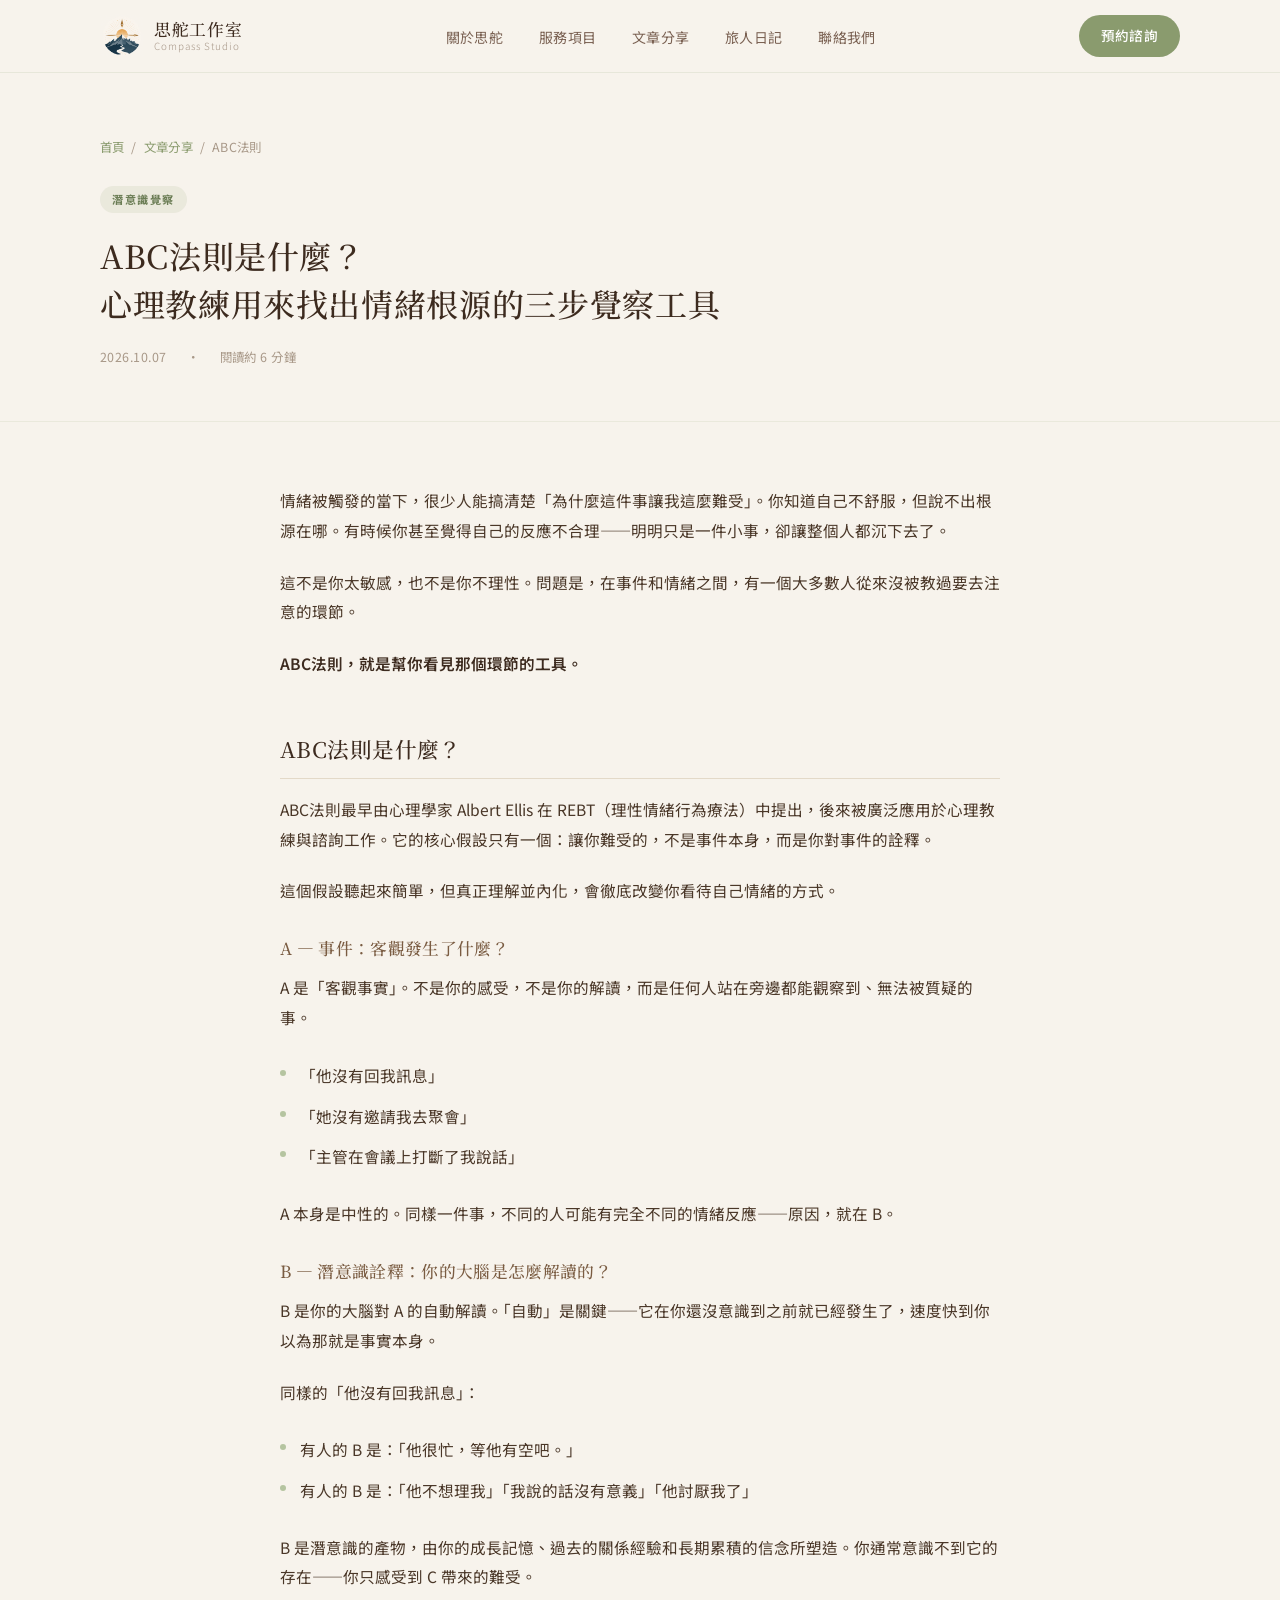
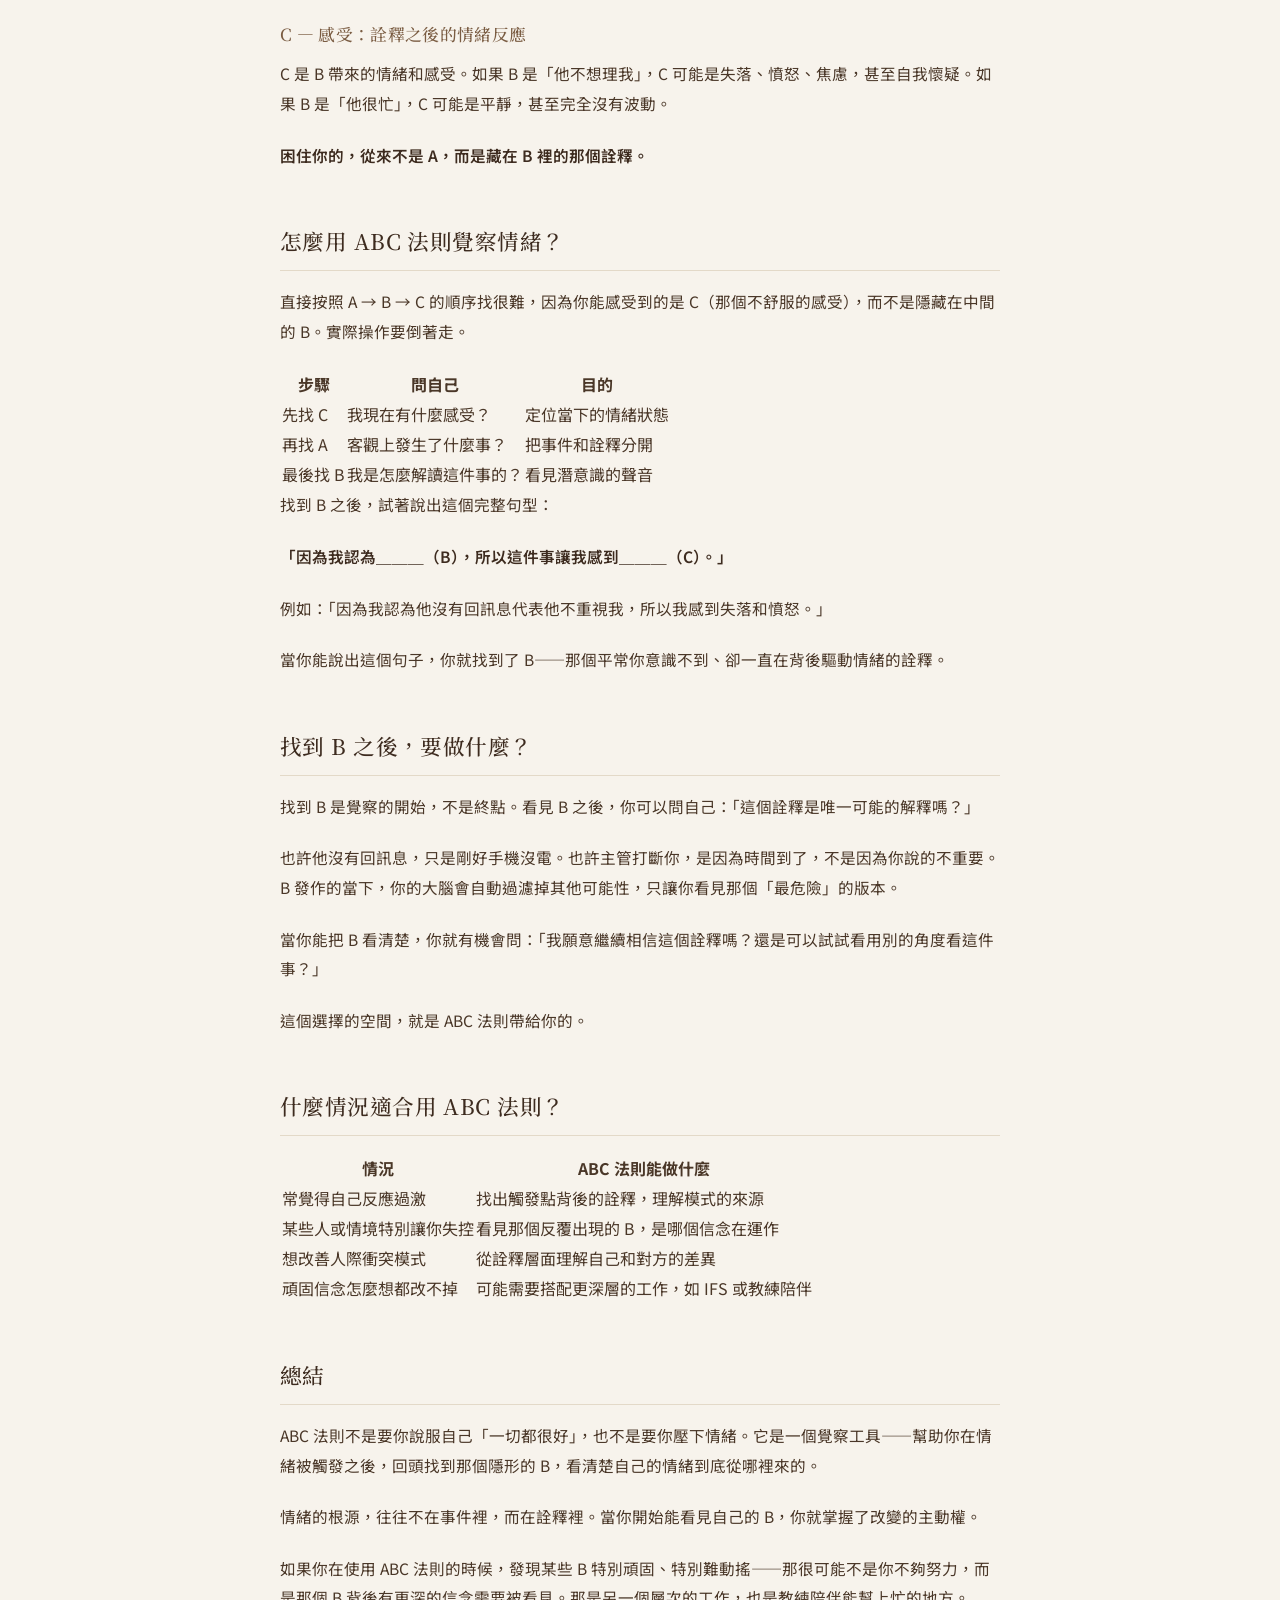
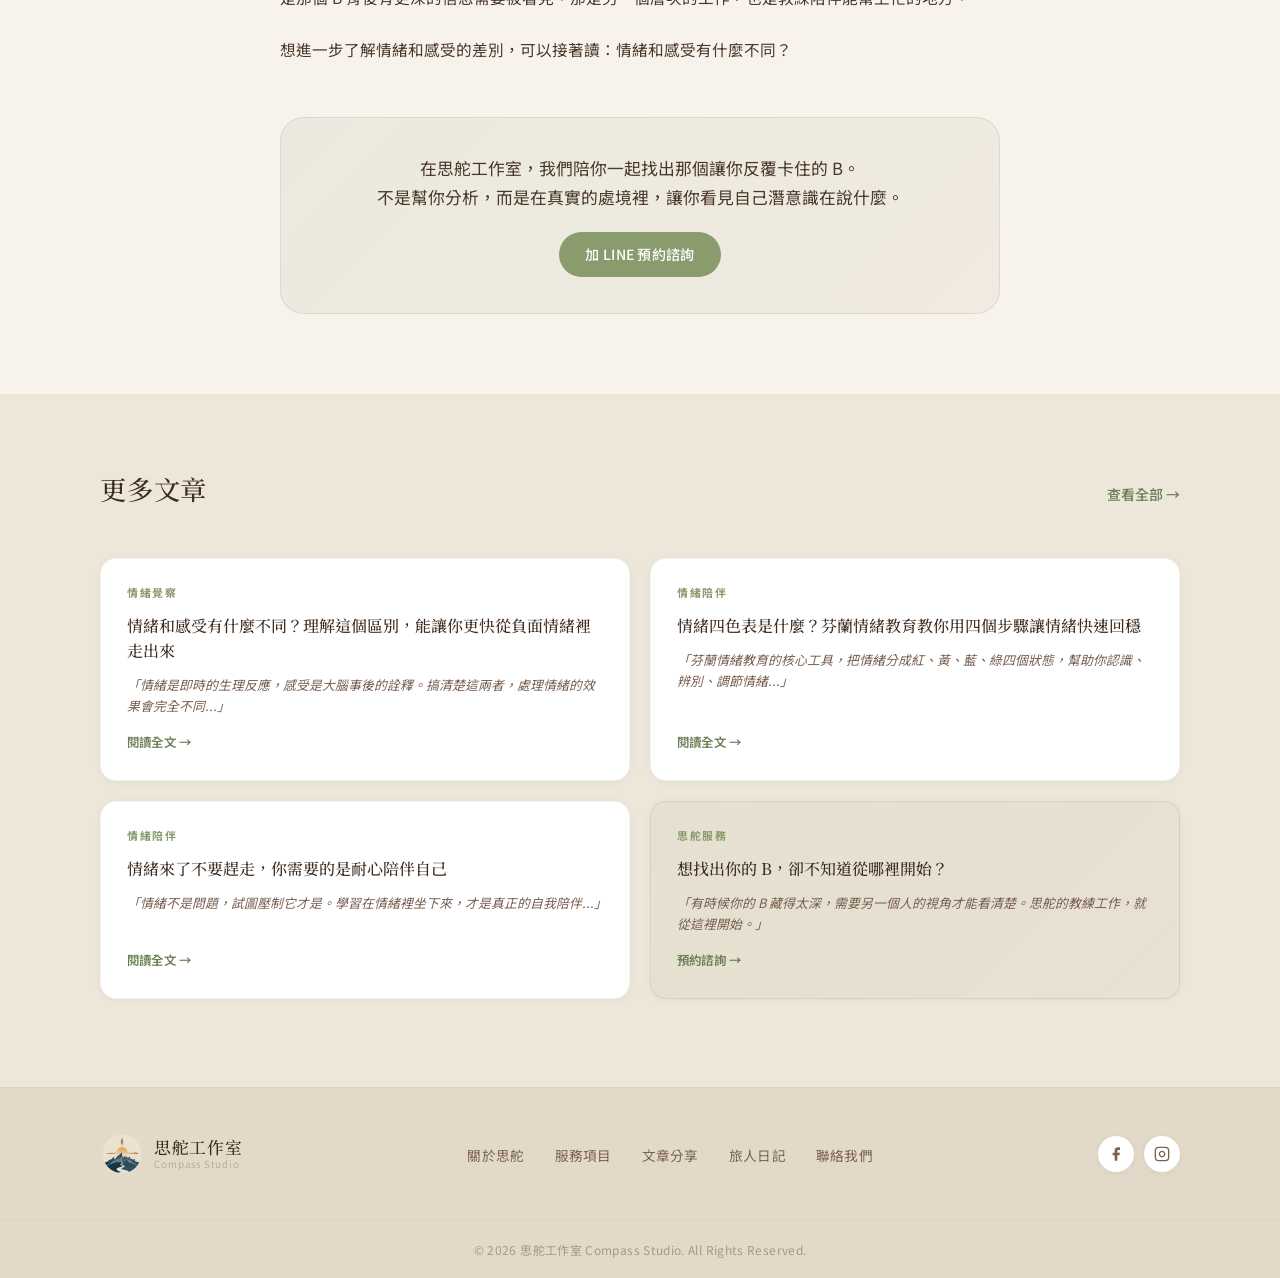
==== articles/ABC法則-找出情緒根源的覺察工具.html @ 3878760c "add articles listing page + 2 new articles on ABC法則 and 情緒感受差異 - articles/index.html: dedicated arti" ====
<!DOCTYPE html>
<html lang="zh-TW">
<head>
  <meta charset="UTF-8">
  <meta name="viewport" content="width=device-width, initial-scale=1.0">
  <title>ABC法則是什麼？心理教練用來找出情緒根源的三步覺察工具｜思舵工作室</title>
  <link rel="preconnect" href="https://fonts.googleapis.com">
  <link rel="preconnect" href="https://fonts.gstatic.com" crossorigin>
  <link href="https://fonts.googleapis.com/css2?family=Noto+Serif+TC:wght@300;400;500;700&family=Noto+Sans+TC:wght@300;400;500&display=swap" rel="stylesheet">
  <link rel="stylesheet" href="../css/styles.css">
  <meta name="description" content="ABC法則是心理教練最常用的情緒覺察工具，把情緒事件拆成事件（A）、潛意識詮釋（B）、感受（C）三層，幫你找到讓你難受的真正根源。">
  <link rel="canonical" href="https://compasscoachstudio.github.io/compass-coach-studio/articles/ABC法則-找出情緒根源的覺察工具.html">
  <meta property="og:type" content="article">
  <meta property="og:title" content="ABC法則是什麼？心理教練用來找出情緒根源的三步覺察工具">
  <meta property="og:description" content="讓你難受的不是事件本身，而是你對事件的詮釋。ABC法則幫你把情緒拆解成三層，看見藏在潛意識裡的那個聲音。">
  <meta property="og:url" content="https://compasscoachstudio.github.io/compass-coach-studio/articles/ABC法則-找出情緒根源的覺察工具.html">
  <meta property="og:image" content="https://compasscoachstudio.github.io/compass-coach-studio/LOGO/LOGO2_nobg.png">
  <meta property="og:locale" content="zh_TW">
  <meta property="article:published_time" content="2026-10-07">
  <script type="application/ld+json">
  {
    "@context": "https://schema.org",
    "@type": "Article",
    "headline": "ABC法則是什麼？心理教練用來找出情緒根源的三步覺察工具",
    "description": "ABC法則幫助你把情緒事件拆解成事件、潛意識詮釋、感受三層，找出讓你難受的真正根源。",
    "datePublished": "2026-10-07",
    "author": { "@type": "Organization", "name": "思舵工作室" },
    "publisher": { "@type": "Organization", "name": "思舵工作室", "url": "https://compasscoachstudio.github.io/compass-coach-studio/" },
    "keywords": ["ABC法則", "情緒覺察", "REBT", "潛意識", "情緒根源", "心理教練"]
  }
  </script>
</head>
<body>

  <!-- Navigation -->
  <nav class="navbar">
    <div class="container nav-inner">
      <a href="../index.html" class="logo">
        <img src="../LOGO/LOGO2_nobg.png" alt="思舵工作室" class="logo-img">
        <div class="logo-text">
          <span class="logo-primary">思舵工作室</span>
          <span class="logo-secondary">Compass Studio</span>
        </div>
      </a>
      <ul class="nav-menu">
        <li><a href="../index.html#about">關於思舵</a></li>
        <li><a href="../index.html#services">服務項目</a></li>
        <li><a href="../index.html#articles">文章分享</a></li>
        <li><a href="../index.html#journal">旅人日記</a></li>
        <li><a href="../index.html#contact">聯絡我們</a></li>
      </ul>
      <a href="../index.html#booking" class="btn btn-nav">預約諮詢</a>
      <button class="nav-toggle" aria-label="開啟選單" aria-expanded="false">
        <span></span><span></span><span></span>
      </button>
    </div>
  </nav>

  <!-- Article Hero -->
  <section class="article-hero">
    <div class="container">
      <div class="article-breadcrumb">
        <a href="../index.html">首頁</a> &nbsp;/&nbsp; <a href="../index.html#articles">文章分享</a> &nbsp;/&nbsp; ABC法則
      </div>
      <div class="article-category-badge">潛意識覺察</div>
      <h1>ABC法則是什麼？<br>心理教練用來找出情緒根源的三步覺察工具</h1>
      <div class="article-meta-row">
        <span>2026.10.07</span>
        <span>·</span>
        <span>閱讀約 6 分鐘</span>
      </div>
    </div>
  </section>

  <!-- Article Body -->
  <section class="article-body">
    <div class="container">
      <div class="article-inner">
        <div class="article-content">

          <p>情緒被觸發的當下，很少人能搞清楚「為什麼這件事讓我這麼難受」。你知道自己不舒服，但說不出根源在哪。有時候你甚至覺得自己的反應不合理——明明只是一件小事，卻讓整個人都沉下去了。</p>

          <p>這不是你太敏感，也不是你不理性。問題是，在事件和情緒之間，有一個大多數人從來沒被教過要去注意的環節。</p>

          <p><strong>ABC法則，就是幫你看見那個環節的工具。</strong></p>

          <h2>ABC法則是什麼？</h2>

          <p>ABC法則最早由心理學家 Albert Ellis 在 REBT（理性情緒行為療法）中提出，後來被廣泛應用於心理教練與諮詢工作。它的核心假設只有一個：讓你難受的，不是事件本身，而是你對事件的詮釋。</p>

          <p>這個假設聽起來簡單，但真正理解並內化，會徹底改變你看待自己情緒的方式。</p>

          <h3>A — 事件：客觀發生了什麼？</h3>

          <p>A 是「客觀事實」。不是你的感受，不是你的解讀，而是任何人站在旁邊都能觀察到、無法被質疑的事。</p>

          <ul>
            <li>「他沒有回我訊息」</li>
            <li>「她沒有邀請我去聚會」</li>
            <li>「主管在會議上打斷了我說話」</li>
          </ul>

          <p>A 本身是中性的。同樣一件事，不同的人可能有完全不同的情緒反應——原因，就在 B。</p>

          <h3>B — 潛意識詮釋：你的大腦是怎麼解讀的？</h3>

          <p>B 是你的大腦對 A 的自動解讀。「自動」是關鍵——它在你還沒意識到之前就已經發生了，速度快到你以為那就是事實本身。</p>

          <p>同樣的「他沒有回我訊息」：</p>
          <ul>
            <li>有人的 B 是：「他很忙，等他有空吧。」</li>
            <li>有人的 B 是：「他不想理我」「我說的話沒有意義」「他討厭我了」</li>
          </ul>

          <p>B 是潛意識的產物，由你的成長記憶、過去的關係經驗和長期累積的信念所塑造。你通常意識不到它的存在——你只感受到 C 帶來的難受。</p>

          <h3>C — 感受：詮釋之後的情緒反應</h3>

          <p>C 是 B 帶來的情緒和感受。如果 B 是「他不想理我」，C 可能是失落、憤怒、焦慮，甚至自我懷疑。如果 B 是「他很忙」，C 可能是平靜，甚至完全沒有波動。</p>

          <p><strong>困住你的，從來不是 A，而是藏在 B 裡的那個詮釋。</strong></p>

          <h2>怎麼用 ABC 法則覺察情緒？</h2>

          <p>直接按照 A → B → C 的順序找很難，因為你能感受到的是 C（那個不舒服的感受），而不是隱藏在中間的 B。實際操作要倒著走。</p>

          <table>
            <thead>
              <tr>
                <th>步驟</th>
                <th>問自己</th>
                <th>目的</th>
              </tr>
            </thead>
            <tbody>
              <tr>
                <td>先找 C</td>
                <td>我現在有什麼感受？</td>
                <td>定位當下的情緒狀態</td>
              </tr>
              <tr>
                <td>再找 A</td>
                <td>客觀上發生了什麼事？</td>
                <td>把事件和詮釋分開</td>
              </tr>
              <tr>
                <td>最後找 B</td>
                <td>我是怎麼解讀這件事的？</td>
                <td>看見潛意識的聲音</td>
              </tr>
            </tbody>
          </table>

          <p>找到 B 之後，試著說出這個完整句型：</p>

          <p><strong>「因為我認為＿＿＿（B），所以這件事讓我感到＿＿＿（C）。」</strong></p>

          <p>例如：「因為我認為他沒有回訊息代表他不重視我，所以我感到失落和憤怒。」</p>

          <p>當你能說出這個句子，你就找到了 B——那個平常你意識不到、卻一直在背後驅動情緒的詮釋。</p>

          <h2>找到 B 之後，要做什麼？</h2>

          <p>找到 B 是覺察的開始，不是終點。看見 B 之後，你可以問自己：「這個詮釋是唯一可能的解釋嗎？」</p>

          <p>也許他沒有回訊息，只是剛好手機沒電。也許主管打斷你，是因為時間到了，不是因為你說的不重要。B 發作的當下，你的大腦會自動過濾掉其他可能性，只讓你看見那個「最危險」的版本。</p>

          <p>當你能把 B 看清楚，你就有機會問：「我願意繼續相信這個詮釋嗎？還是可以試試看用別的角度看這件事？」</p>

          <p>這個選擇的空間，就是 ABC 法則帶給你的。</p>

          <h2>什麼情況適合用 ABC 法則？</h2>

          <table>
            <thead>
              <tr>
                <th>情況</th>
                <th>ABC 法則能做什麼</th>
              </tr>
            </thead>
            <tbody>
              <tr>
                <td>常覺得自己反應過激</td>
                <td>找出觸發點背後的詮釋，理解模式的來源</td>
              </tr>
              <tr>
                <td>某些人或情境特別讓你失控</td>
                <td>看見那個反覆出現的 B，是哪個信念在運作</td>
              </tr>
              <tr>
                <td>想改善人際衝突模式</td>
                <td>從詮釋層面理解自己和對方的差異</td>
              </tr>
              <tr>
                <td>頑固信念怎麼想都改不掉</td>
                <td>可能需要搭配更深層的工作，如 IFS 或教練陪伴</td>
              </tr>
            </tbody>
          </table>

          <h2>總結</h2>

          <p>ABC 法則不是要你說服自己「一切都很好」，也不是要你壓下情緒。它是一個覺察工具——幫助你在情緒被觸發之後，回頭找到那個隱形的 B，看清楚自己的情緒到底從哪裡來的。</p>

          <p>情緒的根源，往往不在事件裡，而在詮釋裡。當你開始能看見自己的 B，你就掌握了改變的主動權。</p>

          <p>如果你在使用 ABC 法則的時候，發現某些 B 特別頑固、特別難動搖——那很可能不是你不夠努力，而是那個 B 背後有更深的信念需要被看見。那是另一個層次的工作，也是教練陪伴能幫上忙的地方。</p>

          <p>想進一步了解情緒和感受的差別，可以接著讀：<a href="情緒和感受有什麼不同-走出負面情緒的關鍵.html">情緒和感受有什麼不同？</a></p>

        </div>

        <!-- Article CTA -->
        <div class="article-cta-block">
          <p>在思舵工作室，我們陪你一起找出那個讓你反覆卡住的 B。<br>不是幫你分析，而是在真實的處境裡，讓你看見自己潛意識在說什麼。</p>
          <a href="../index.html#booking" class="btn btn-primary">加 LINE 預約諮詢</a>
        </div>

      </div>
    </div>
  </section>

  <!-- More Articles -->
  <section class="more-articles">
    <div class="container">
      <div class="more-articles-header">
        <h2 class="section-title left">更多文章</h2>
        <a href="../index.html#articles" class="link-all">查看全部 →</a>
      </div>
      <div class="articles-card-grid">
        <a href="情緒和感受有什麼不同-走出負面情緒的關鍵.html" class="article-card-sm">
          <span class="card-label">情緒覺察</span>
          <div class="card-title">情緒和感受有什麼不同？理解這個區別，能讓你更快從負面情緒裡走出來</div>
          <div class="card-excerpt">「情緒是即時的生理反應，感受是大腦事後的詮釋。搞清楚這兩者，處理情緒的效果會完全不同...」</div>
          <span class="card-read-link">閱讀全文 →</span>
        </a>
        <a href="情緒四色表-芬蘭情緒教育.html" class="article-card-sm">
          <span class="card-label">情緒陪伴</span>
          <div class="card-title">情緒四色表是什麼？芬蘭情緒教育教你用四個步驟讓情緒快速回穩</div>
          <div class="card-excerpt">「芬蘭情緒教育的核心工具，把情緒分成紅、黃、藍、綠四個狀態，幫助你認識、辨別、調節情緒...」</div>
          <span class="card-read-link">閱讀全文 →</span>
        </a>
        <a href="情緒來了不要趕走-耐心陪伴自己.html" class="article-card-sm">
          <span class="card-label">情緒陪伴</span>
          <div class="card-title">情緒來了不要趕走，你需要的是耐心陪伴自己</div>
          <div class="card-excerpt">「情緒不是問題，試圖壓制它才是。學習在情緒裡坐下來，才是真正的自我陪伴...」</div>
          <span class="card-read-link">閱讀全文 →</span>
        </a>
        <a href="../index.html#booking" class="article-card-sm" style="background: linear-gradient(135deg, rgba(138,155,110,0.08) 0%, rgba(168,128,96,0.06) 100%); border-color: rgba(138,155,110,0.2);">
          <span class="card-label">思舵服務</span>
          <div class="card-title">想找出你的 B，卻不知道從哪裡開始？</div>
          <div class="card-excerpt">「有時候你的 B 藏得太深，需要另一個人的視角才能看清楚。思舵的教練工作，就從這裡開始。」</div>
          <span class="card-read-link" style="color: var(--sage-700);">預約諮詢 →</span>
        </a>
      </div>
    </div>
  </section>

  <!-- Footer -->
  <footer class="footer" id="contact">
    <div class="container footer-top">
      <a href="../index.html" class="logo">
        <img src="../LOGO/LOGO2_nobg.png" alt="思舵工作室" class="logo-img">
        <div class="logo-text">
          <span class="logo-primary">思舵工作室</span>
          <span class="logo-secondary">Compass Studio</span>
        </div>
      </a>
      <ul class="footer-nav">
        <li><a href="../index.html#about">關於思舵</a></li>
        <li><a href="../index.html#services">服務項目</a></li>
        <li><a href="../index.html#articles">文章分享</a></li>
        <li><a href="../index.html#journal">旅人日記</a></li>
        <li><a href="../index.html#contact">聯絡我們</a></li>
      </ul>
      <div class="footer-social">
        <a href="#" class="social-btn" aria-label="Facebook">
          <svg width="16" height="16" viewBox="0 0 24 24" fill="currentColor">
            <path d="M18 2h-3a5 5 0 0 0-5 5v3H7v4h3v8h4v-8h3l1-4h-4V7a1 1 0 0 1 1-1h3z"/>
          </svg>
        </a>
        <a href="#" class="social-btn" aria-label="Instagram">
          <svg width="16" height="16" viewBox="0 0 24 24" fill="none" stroke="currentColor" stroke-width="2">
            <rect x="2" y="2" width="20" height="20" rx="5" ry="5"/>
            <path d="M16 11.37A4 4 0 1 1 12.63 8 4 4 0 0 1 16 11.37z"/>
            <line x1="17.5" y1="6.5" x2="17.51" y2="6.5"/>
          </svg>
        </a>
      </div>
    </div>
    <div class="footer-bottom">
      <p>© 2026 思舵工作室 Compass Studio. All Rights Reserved.</p>
    </div>
  </footer>

  <script>
    const navToggle = document.querySelector('.nav-toggle');
    const navMenu = document.querySelector('.nav-menu');
    navToggle.addEventListener('click', () => {
      const expanded = navToggle.getAttribute('aria-expanded') === 'true';
      navToggle.setAttribute('aria-expanded', String(!expanded));
      navMenu.classList.toggle('open');
      navToggle.classList.toggle('open');
    });
    document.querySelectorAll('.nav-menu a').forEach(link => {
      link.addEventListener('click', () => {
        navMenu.classList.remove('open');
        navToggle.classList.remove('open');
        navToggle.setAttribute('aria-expanded', 'false');
      });
    });
  </script>

</body>
</html>
---- css/styles.css ----
/* =====================
   Variables
   ===================== */
:root {
  --cream:       #F7F3EC;
  --cream-mid:   #EDE7DA;
  --cream-dark:  #E3D9C8;
  --brown-900:   #3D2B1F;
  --brown-700:   #7A5C42;
  --brown-500:   #A88060;
  --brown-300:   #C8A888;
  --sage-700:    #6B7D55;
  --sage-500:    #8A9B6E;
  --sage-300:    #B5C4A0;
  --text:        #4A3728;
  --text-soft:   #7A6152;
  --text-muted:  #A89888;
  --white:       #FFFFFF;

  --shadow-xs:   0 1px 6px rgba(61, 43, 31, 0.06);
  --shadow-sm:   0 2px 14px rgba(61, 43, 31, 0.09);
  --shadow-md:   0 6px 28px rgba(61, 43, 31, 0.13);
  --shadow-lg:   0 12px 48px rgba(61, 43, 31, 0.18);

  --r-sm:  8px;
  --r-md:  16px;
  --r-lg:  24px;
  --r-xl:  32px;

  --font-serif: 'Noto Serif TC', 'STSong', 'SimSun', serif;
  --font-sans:  'Noto Sans TC', 'Microsoft JhengHei', 'PingFang TC', sans-serif;
}

/* =====================
   Reset
   ===================== */
*, *::before, *::after { box-sizing: border-box; margin: 0; padding: 0; }
html { scroll-behavior: smooth; font-size: 16px; }
body { font-family: var(--font-sans); background: var(--cream); color: var(--text); line-height: 1.75; -webkit-font-smoothing: antialiased; }
a { text-decoration: none; color: inherit; }
ul { list-style: none; }
img { display: block; max-width: 100%; }

.container {
  max-width: 1160px;
  margin: 0 auto;
  padding: 0 40px;
}

/* =====================
   Navigation
   ===================== */
.navbar {
  position: sticky;
  top: 0;
  z-index: 200;
  background: rgba(247, 243, 236, 0.94);
  backdrop-filter: blur(16px);
  -webkit-backdrop-filter: blur(16px);
  border-bottom: 1px solid rgba(138, 155, 110, 0.14);
}

.nav-inner {
  display: flex;
  align-items: center;
  justify-content: space-between;
  height: 72px;
}

.logo {
  display: flex;
  align-items: center;
  gap: 10px;
}

.logo-mark { flex-shrink: 0; display: flex; }

.logo-img {
  width: 44px;
  height: 44px;
  object-fit: contain;
  flex-shrink: 0;
}

.logo-text {
  display: flex;
  flex-direction: column;
  line-height: 1;
  gap: 3px;
}

.logo-primary {
  font-family: var(--font-serif);
  font-size: 1.05rem;
  font-weight: 500;
  color: var(--brown-900);
  letter-spacing: 0.04em;
}

.logo-secondary {
  font-size: 0.62rem;
  color: var(--text-muted);
  letter-spacing: 0.1em;
  font-weight: 300;
}

.nav-menu {
  display: flex;
  align-items: center;
  gap: 36px;
}

.nav-menu a {
  font-size: 0.875rem;
  color: var(--text-soft);
  letter-spacing: 0.02em;
  transition: color 0.2s;
  position: relative;
}

.nav-menu a::after {
  content: '';
  position: absolute;
  bottom: -3px;
  left: 0;
  width: 0;
  height: 1.5px;
  background: var(--sage-500);
  transition: width 0.25s ease;
}

.nav-menu a:hover { color: var(--sage-700); }
.nav-menu a:hover::after { width: 100%; }

/* =====================
   Buttons
   ===================== */
.btn {
  display: inline-flex;
  align-items: center;
  justify-content: center;
  padding: 10px 26px;
  border-radius: 100px;
  font-size: 0.875rem;
  font-family: var(--font-sans);
  font-weight: 500;
  border: none;
  cursor: pointer;
  transition: all 0.2s;
  letter-spacing: 0.02em;
}

.btn-nav {
  display: inline-flex;
  align-items: center;
  padding: 9px 22px;
  border-radius: 100px;
  background: var(--sage-500);
  color: var(--white);
  font-size: 0.85rem;
  font-weight: 500;
  font-family: var(--font-sans);
  border: none;
  cursor: pointer;
  transition: all 0.2s;
  letter-spacing: 0.02em;
}
.btn-nav:hover { background: var(--sage-700); transform: translateY(-1px); }

.btn-primary { background: var(--sage-500); color: var(--white); }
.btn-primary:hover { background: var(--sage-700); transform: translateY(-2px); box-shadow: var(--shadow-sm); }

.btn-ghost {
  background: transparent;
  color: var(--text);
  border: 1.5px solid var(--cream-dark);
}
.btn-ghost:hover { border-color: var(--sage-300); color: var(--sage-700); }

.btn-outline {
  background: transparent;
  color: var(--sage-700);
  border: 1.5px solid var(--sage-500);
}
.btn-outline:hover { background: var(--sage-500); color: var(--white); transform: translateY(-1px); }

.btn-white { background: var(--white); color: var(--sage-700); font-weight: 600; }
.btn-white:hover { background: var(--cream); transform: translateY(-1px); }

/* =====================
   Hero
   ===================== */
.hero {
  padding: 88px 0 108px;
  background: var(--cream);
  overflow: hidden;
}

.hero-inner {
  display: grid;
  grid-template-columns: 1fr 1fr;
  gap: 64px;
  align-items: center;
}

.hero-copy h1 {
  font-family: var(--font-serif);
  font-size: 2.75rem;
  font-weight: 500;
  line-height: 1.45;
  color: var(--brown-900);
  margin-bottom: 22px;
  letter-spacing: 0.02em;
}

.hero-copy h1 .heart {
  color: var(--brown-300);
  font-style: normal;
}

.hero-sub {
  font-size: 1rem;
  color: var(--text-soft);
  line-height: 1.9;
  margin-bottom: 40px;
}

.hero-btns {
  display: flex;
  gap: 14px;
  flex-wrap: wrap;
}

.hero-visual {
  position: relative;
  padding-bottom: 20px;
  padding-right: 20px;
}

.hero-photo {
  width: 100%;
  aspect-ratio: 5 / 4;
  border-radius: var(--r-xl);
  position: relative;
  overflow: hidden;
  background:
    radial-gradient(ellipse 70% 50% at 20% 20%, rgba(255, 238, 196, 0.75) 0%, transparent 55%),
    radial-gradient(ellipse 55% 60% at 80% 75%, rgba(100, 70, 38, 0.45) 0%, transparent 55%),
    radial-gradient(ellipse 60% 40% at 55% 15%, rgba(210, 178, 128, 0.6) 0%, transparent 50%),
    linear-gradient(148deg, #E8D4B0 0%, #CDA878 30%, #A87848 60%, #7A5030 100%);
  box-shadow: var(--shadow-lg);
}

.hero-photo-overlay {
  position: absolute;
  inset: 0;
  background:
    radial-gradient(circle at 85% 10%, rgba(255, 248, 224, 0.35) 0%, transparent 35%),
    radial-gradient(circle at 10% 90%, rgba(60, 35, 15, 0.25) 0%, transparent 35%);
}

.hero-badge {
  position: absolute;
  bottom: 0;
  left: -12px;
  background: var(--white);
  border-radius: var(--r-md);
  padding: 14px 20px;
  display: flex;
  align-items: center;
  gap: 12px;
  box-shadow: var(--shadow-md);
  z-index: 2;
}

.badge-icon { font-size: 1.4rem; }

.badge-text {
  display: flex;
  flex-direction: column;
  gap: 2px;
}

.badge-label {
  font-size: 0.875rem;
  font-weight: 600;
  color: var(--brown-900);
  font-family: var(--font-serif);
  letter-spacing: 0.03em;
}

.badge-sub {
  font-size: 0.7rem;
  color: var(--text-muted);
  letter-spacing: 0.06em;
}

.hero-dot-group {
  position: absolute;
  top: -16px;
  right: 0;
  display: grid;
  grid-template-columns: repeat(3, 1fr);
  gap: 7px;
}

.hero-dot-group span {
  display: block;
  width: 6px;
  height: 6px;
  border-radius: 50%;
  background: var(--sage-300);
  opacity: 0.7;
}

/* =====================
   Section Common
   ===================== */
.section-title {
  font-family: var(--font-serif);
  font-size: 1.65rem;
  font-weight: 500;
  color: var(--brown-900);
  text-align: center;
  margin-bottom: 10px;
  letter-spacing: 0.03em;
}

.section-title.left { text-align: left; }

.section-sub {
  text-align: center;
  color: var(--text-soft);
  font-size: 0.875rem;
  letter-spacing: 0.08em;
  margin-bottom: 52px;
}

/* =====================
   What We Do
   ===================== */
.what-we-do {
  padding: 88px 0;
  background: var(--cream-mid);
}

.features {
  display: grid;
  grid-template-columns: repeat(4, 1fr);
  gap: 24px;
}

.feature {
  background: var(--white);
  border-radius: var(--r-lg);
  padding: 36px 24px 30px;
  text-align: center;
  box-shadow: var(--shadow-xs);
  transition: transform 0.25s, box-shadow 0.25s;
  border: 1px solid rgba(138, 155, 110, 0.1);
}

.feature:hover {
  transform: translateY(-6px);
  box-shadow: var(--shadow-md);
}

.feature-icon-wrap {
  width: 60px;
  height: 60px;
  border-radius: 50%;
  background: var(--cream);
  display: flex;
  align-items: center;
  justify-content: center;
  margin: 0 auto 18px;
  border: 1px solid rgba(138, 155, 110, 0.15);
}

.feature h3 {
  font-family: var(--font-serif);
  font-size: 1rem;
  font-weight: 500;
  color: var(--brown-900);
  margin-bottom: 10px;
  letter-spacing: 0.03em;
}

.feature p {
  font-size: 0.82rem;
  color: var(--text-soft);
  line-height: 1.65;
}

/* =====================
   Services
   ===================== */
.services {
  padding: 88px 0;
  background: var(--cream);
}

.services-grid {
  display: grid;
  grid-template-columns: repeat(2, 1fr);
  gap: 36px;
  max-width: 880px;
  margin: 0 auto 44px;
}

.service-card {
  border-radius: var(--r-lg);
  overflow: hidden;
  background: var(--white);
  box-shadow: var(--shadow-sm);
  transition: transform 0.25s, box-shadow 0.25s;
  border: 1px solid rgba(138, 155, 110, 0.08);
}

.service-card:hover {
  transform: translateY(-8px);
  box-shadow: var(--shadow-md);
}

.service-photo {
  width: 100%;
  aspect-ratio: 4 / 3;
  position: relative;
  overflow: hidden;
}

.service-tag {
  position: absolute;
  top: 16px;
  left: 16px;
  background: rgba(255, 255, 255, 0.88);
  backdrop-filter: blur(8px);
  padding: 4px 12px;
  border-radius: 100px;
  font-size: 0.75rem;
  font-weight: 500;
  color: var(--brown-700);
  letter-spacing: 0.04em;
}

.s1 {
  background:
    radial-gradient(ellipse 60% 70% at 30% 20%, rgba(196, 214, 170, 0.8) 0%, transparent 60%),
    radial-gradient(ellipse 50% 50% at 75% 80%, rgba(70, 90, 45, 0.5) 0%, transparent 50%),
    linear-gradient(155deg, #C8D8A8 0%, #9AB878 35%, #70944E 65%, #4E7030 100%);
}

.s2 {
  background:
    radial-gradient(ellipse 70% 55% at 25% 25%, rgba(230, 200, 160, 0.8) 0%, transparent 55%),
    radial-gradient(ellipse 50% 60% at 80% 80%, rgba(110, 70, 35, 0.45) 0%, transparent 55%),
    linear-gradient(155deg, #DDBC96 0%, #C09868 35%, #9A7040 65%, #784A20 100%);
}

.s3 {
  background:
    radial-gradient(ellipse 65% 55% at 25% 25%, rgba(180, 210, 225, 0.8) 0%, transparent 55%),
    radial-gradient(ellipse 50% 55% at 80% 80%, rgba(50, 80, 100, 0.45) 0%, transparent 55%),
    linear-gradient(155deg, #A8C8D8 0%, #7AAAB8 35%, #4E8898 65%, #326480 100%);
}

.service-info { padding: 26px 28px 28px; }

.service-info h3 {
  font-family: var(--font-serif);
  font-size: 1.1rem;
  font-weight: 500;
  color: var(--brown-900);
  margin-bottom: 10px;
  letter-spacing: 0.03em;
}

.service-info p {
  font-size: 0.875rem;
  color: var(--text-soft);
  line-height: 1.8;
  margin-bottom: 18px;
}

.link-more {
  font-size: 0.875rem;
  color: var(--sage-700);
  font-weight: 500;
  transition: color 0.2s, gap 0.2s;
  display: inline-flex;
  align-items: center;
  gap: 4px;
}
.link-more:hover { color: var(--sage-500); gap: 8px; }

.section-cta { text-align: center; }

/* =====================
   Recent Posts
   ===================== */
.posts-section {
  padding: 88px 0;
  background: var(--cream-mid);
}

.posts-header {
  display: flex;
  align-items: center;
  gap: 20px;
  margin-bottom: 40px;
  flex-wrap: wrap;
}

.posts-header .section-title { margin-bottom: 0; flex-shrink: 0; }

.posts-tabs {
  display: flex;
  gap: 4px;
  background: rgba(61, 43, 31, 0.07);
  padding: 4px;
  border-radius: 100px;
}

.tab-btn {
  padding: 7px 18px;
  border-radius: 100px;
  border: none;
  background: transparent;
  font-size: 0.82rem;
  font-family: var(--font-sans);
  color: var(--text-soft);
  cursor: pointer;
  transition: all 0.2s;
  letter-spacing: 0.02em;
}

.tab-btn.active {
  background: var(--white);
  color: var(--brown-900);
  box-shadow: var(--shadow-xs);
  font-weight: 500;
}

.link-all {
  margin-left: auto;
  font-size: 0.875rem;
  color: var(--sage-700);
  font-weight: 500;
  flex-shrink: 0;
  transition: color 0.2s;
}
.link-all:hover { color: var(--sage-500); }

.posts-grid {
  display: grid;
  grid-template-columns: repeat(3, 1fr);
  gap: 28px;
}

.post-card {
  background: var(--white);
  border-radius: var(--r-lg);
  overflow: hidden;
  box-shadow: var(--shadow-xs);
  transition: transform 0.25s, box-shadow 0.25s;
  cursor: pointer;
  border: 1px solid rgba(138, 155, 110, 0.08);
}

.post-card:hover {
  transform: translateY(-5px);
  box-shadow: var(--shadow-md);
}

.post-photo {
  width: 100%;
  aspect-ratio: 16 / 10;
}

.p1 {
  background:
    radial-gradient(ellipse 60% 50% at 25% 30%, rgba(230, 208, 172, 0.85) 0%, transparent 55%),
    linear-gradient(135deg, #DCC8A0 0%, #BCA070 40%, #9A7A48 70%, #786030 100%);
}

.p2 {
  background:
    radial-gradient(ellipse 55% 50% at 30% 25%, rgba(218, 204, 186, 0.85) 0%, transparent 55%),
    linear-gradient(135deg, #CEBCA8 0%, #B09880 40%, #907860 70%, #705A40 100%);
}

.p3 {
  background:
    radial-gradient(ellipse 55% 50% at 25% 30%, rgba(190, 210, 208, 0.85) 0%, transparent 55%),
    linear-gradient(135deg, #AABCB8 0%, #88A098 40%, #668478 70%, #486860 100%);
}

.p4 {
  background:
    radial-gradient(ellipse 55% 50% at 25% 30%, rgba(180, 200, 160, 0.85) 0%, transparent 55%),
    linear-gradient(135deg, #B8CCA0 0%, #96AD7A 40%, #749055 70%, #547040 100%);
}

.p5 {
  background:
    radial-gradient(ellipse 55% 50% at 25% 30%, rgba(210, 195, 175, 0.85) 0%, transparent 55%),
    linear-gradient(135deg, #CEBEA8 0%, #B0A080 40%, #907860 70%, #6E5840 100%);
}

.post-info { padding: 20px 22px 24px; }

.post-date {
  font-size: 0.75rem;
  color: var(--text-muted);
  display: block;
  margin-bottom: 8px;
  letter-spacing: 0.04em;
}

.post-info h4 {
  font-family: var(--font-serif);
  font-size: 0.95rem;
  font-weight: 500;
  color: var(--brown-900);
  line-height: 1.55;
  margin-bottom: 8px;
}

.post-excerpt {
  font-size: 0.8rem;
  color: var(--text-soft);
  line-height: 1.65;
  display: -webkit-box;
  -webkit-line-clamp: 2;
  -webkit-box-orient: vertical;
  overflow: hidden;
}

/* =====================
   CTA Section
   ===================== */
.cta-section {
  padding: 88px 0;
  background: linear-gradient(140deg, #7A8C60 0%, #6B7D55 35%, #8A6848 70%, #7A5838 100%);
  position: relative;
  overflow: hidden;
}

.cta-section::before {
  content: '';
  position: absolute;
  inset: 0;
  background:
    radial-gradient(ellipse 60% 80% at 10% 50%, rgba(255, 240, 200, 0.1) 0%, transparent 60%),
    radial-gradient(ellipse 50% 70% at 90% 50%, rgba(0, 0, 0, 0.15) 0%, transparent 60%);
  pointer-events: none;
}

.cta-inner {
  text-align: center;
  position: relative;
  z-index: 1;
}

.cta-icon {
  font-size: 2rem;
  margin-bottom: 18px;
  display: block;
  transform: scaleX(-1) rotate(5deg);
  opacity: 0.85;
}

.cta-section h2 {
  font-family: var(--font-serif);
  font-size: 1.65rem;
  font-weight: 500;
  color: var(--white);
  margin-bottom: 10px;
  letter-spacing: 0.04em;
}

.cta-sub {
  font-size: 0.875rem;
  color: rgba(255, 255, 255, 0.75);
  margin-bottom: 36px;
}

.subscribe-form {
  display: flex;
  gap: 12px;
  max-width: 460px;
  margin: 0 auto;
}

.subscribe-form input {
  flex: 1;
  padding: 12px 22px;
  border-radius: 100px;
  border: 1.5px solid rgba(255, 255, 255, 0.3);
  background: rgba(255, 255, 255, 0.15);
  backdrop-filter: blur(8px);
  color: var(--white);
  font-size: 0.875rem;
  font-family: var(--font-sans);
  outline: none;
  transition: border-color 0.2s;
}

.subscribe-form input::placeholder { color: rgba(255, 255, 255, 0.6); }
.subscribe-form input:focus { border-color: rgba(255, 255, 255, 0.65); }

/* =====================
   Footer
   ===================== */
.footer {
  background: var(--cream-dark);
  border-top: 1px solid rgba(138, 155, 110, 0.12);
}

.footer-top {
  display: flex;
  align-items: center;
  justify-content: space-between;
  padding-top: 44px;
  padding-bottom: 44px;
}

.footer-nav {
  display: flex;
  gap: 30px;
}

.footer-nav a {
  font-size: 0.85rem;
  color: var(--text-soft);
  transition: color 0.2s;
  letter-spacing: 0.02em;
}
.footer-nav a:hover { color: var(--sage-700); }

.footer-social { display: flex; gap: 10px; }

.social-btn {
  width: 36px;
  height: 36px;
  border-radius: 50%;
  background: var(--white);
  display: flex;
  align-items: center;
  justify-content: center;
  color: var(--text-soft);
  box-shadow: var(--shadow-xs);
  transition: all 0.2s;
}

.social-btn:hover {
  background: var(--sage-500);
  color: var(--white);
  transform: translateY(-2px);
  box-shadow: var(--shadow-sm);
}

.footer-bottom {
  padding: 18px 40px;
  border-top: 1px solid rgba(138, 155, 110, 0.12);
  text-align: center;
}

.footer-bottom p {
  font-size: 0.75rem;
  color: var(--text-muted);
  letter-spacing: 0.03em;
}

/* =====================
   Article Page
   ===================== */
.article-hero {
  padding: 64px 0 52px;
  background: var(--cream);
  border-bottom: 1px solid rgba(138, 155, 110, 0.12);
}

.article-breadcrumb {
  font-size: 0.78rem;
  color: var(--text-muted);
  margin-bottom: 24px;
  letter-spacing: 0.03em;
}

.article-breadcrumb a { color: var(--sage-500); }
.article-breadcrumb a:hover { color: var(--sage-700); }

.article-category-badge {
  display: inline-block;
  font-size: 0.7rem;
  font-weight: 700;
  letter-spacing: 0.14em;
  text-transform: uppercase;
  color: var(--sage-700);
  background: rgba(138, 155, 110, 0.12);
  padding: 4px 12px;
  border-radius: 100px;
  margin-bottom: 18px;
}

.article-hero h1 {
  font-family: var(--font-serif);
  font-size: 2rem;
  font-weight: 500;
  color: var(--brown-900);
  line-height: 1.5;
  max-width: 720px;
  margin-bottom: 20px;
  letter-spacing: 0.02em;
}

.article-meta-row {
  display: flex;
  align-items: center;
  gap: 20px;
  font-size: 0.78rem;
  color: var(--text-muted);
  letter-spacing: 0.04em;
}

.article-meta-row span { display: flex; align-items: center; gap: 6px; }

.article-body {
  padding: 64px 0 80px;
  background: var(--cream);
}

.article-inner {
  max-width: 720px;
  margin: 0 auto;
}

.article-content p {
  font-size: 0.975rem;
  color: var(--text);
  line-height: 1.9;
  margin-bottom: 22px;
}

.article-content h2 {
  font-family: var(--font-serif);
  font-size: 1.35rem;
  font-weight: 500;
  color: var(--brown-900);
  margin: 52px 0 16px;
  padding-bottom: 10px;
  border-bottom: 1.5px solid var(--cream-dark);
  letter-spacing: 0.02em;
}

.article-content h3 {
  font-family: var(--font-serif);
  font-size: 1.05rem;
  font-weight: 500;
  color: var(--brown-700);
  margin: 28px 0 10px;
  letter-spacing: 0.02em;
}

.article-content ul {
  list-style: none;
  margin-bottom: 22px;
  padding: 0;
}

.article-content ul li {
  font-size: 0.975rem;
  color: var(--text);
  line-height: 1.85;
  padding: 6px 0 6px 20px;
  position: relative;
}

.article-content ul li::before {
  content: '';
  position: absolute;
  left: 0;
  top: 15px;
  width: 6px;
  height: 6px;
  border-radius: 50%;
  background: var(--sage-300);
}

.article-content strong { color: var(--brown-900); font-weight: 600; }

.article-content hr {
  border: none;
  border-top: 1.5px solid var(--cream-dark);
  margin: 44px 0;
}

.article-cta-block {
  margin-top: 52px;
  background: linear-gradient(135deg, rgba(138,155,110,0.1) 0%, rgba(168,128,96,0.08) 100%);
  border: 1.5px solid rgba(138, 155, 110, 0.2);
  border-radius: var(--r-lg);
  padding: 36px 40px;
  text-align: center;
}

.article-cta-block p {
  font-size: 1.05rem;
  color: var(--text);
  margin-bottom: 20px;
  line-height: 1.75;
}

/* More Articles Card Grid (inspired by stacked card layout) */
.more-articles {
  padding: 72px 0 88px;
  background: var(--cream-mid);
}

.more-articles-header {
  display: flex;
  align-items: center;
  justify-content: space-between;
  margin-bottom: 36px;
}

.articles-card-grid {
  display: grid;
  grid-template-columns: repeat(2, 1fr);
  gap: 20px;
}

.article-card-sm {
  background: var(--white);
  border-radius: var(--r-md);
  padding: 24px 26px 26px;
  box-shadow: var(--shadow-xs);
  border: 1px solid rgba(138, 155, 110, 0.1);
  transition: transform 0.2s, box-shadow 0.2s;
  cursor: pointer;
  display: flex;
  flex-direction: column;
  text-decoration: none;
  color: inherit;
}

.article-card-sm:hover {
  transform: translateY(-4px);
  box-shadow: var(--shadow-sm);
}

.card-label {
  font-size: 0.68rem;
  font-weight: 700;
  letter-spacing: 0.14em;
  text-transform: uppercase;
  color: var(--sage-500);
  margin-bottom: 12px;
  display: block;
}

.card-title {
  font-family: var(--font-serif);
  font-size: 1rem;
  font-weight: 500;
  color: var(--brown-900);
  line-height: 1.55;
  margin-bottom: 10px;
  display: -webkit-box;
  -webkit-line-clamp: 3;
  -webkit-box-orient: vertical;
  overflow: hidden;
}

.card-excerpt {
  font-size: 0.8rem;
  color: var(--text-soft);
  line-height: 1.65;
  font-style: italic;
  flex: 1;
  display: -webkit-box;
  -webkit-line-clamp: 3;
  -webkit-box-orient: vertical;
  overflow: hidden;
  margin-bottom: 16px;
}

.card-read-link {
  font-size: 0.78rem;
  color: var(--sage-700);
  font-weight: 600;
  letter-spacing: 0.02em;
}

@media (max-width: 640px) {
  .article-hero h1 { font-size: 1.55rem; }
  .article-inner { padding: 0; }
  .article-cta-block { padding: 28px 20px; }
  .articles-card-grid { grid-template-columns: 1fr; }
  .more-articles-header { flex-direction: column; align-items: flex-start; gap: 12px; }
}

/* =====================
   Booking Section
   ===================== */
.booking-section {
  padding: 88px 0;
  background: var(--cream-mid);
}

.booking-steps {
  display: grid;
  grid-template-columns: repeat(3, 1fr);
  gap: 28px;
  max-width: 880px;
  margin: 0 auto 52px;
}

.booking-step {
  text-align: center;
  padding: 36px 24px;
  background: var(--white);
  border-radius: var(--r-lg);
  box-shadow: var(--shadow-xs);
  border: 1px solid rgba(138, 155, 110, 0.1);
}

.step-num {
  font-family: var(--font-serif);
  font-size: 2.2rem;
  font-weight: 300;
  color: var(--sage-300);
  margin-bottom: 14px;
  letter-spacing: 0.05em;
}

.booking-step h3 {
  font-family: var(--font-serif);
  font-size: 1rem;
  font-weight: 500;
  color: var(--brown-900);
  margin-bottom: 10px;
  letter-spacing: 0.03em;
}

.booking-step p {
  font-size: 0.85rem;
  color: var(--text-soft);
  line-height: 1.75;
}

.booking-cta {
  text-align: center;
}

.booking-btn {
  padding: 14px 44px;
  font-size: 1rem;
}

/* =====================
   Nav Toggle (Mobile)
   ===================== */
.nav-toggle {
  display: none;
  flex-direction: column;
  justify-content: center;
  gap: 5px;
  width: 36px;
  height: 36px;
  background: none;
  border: none;
  cursor: pointer;
  padding: 4px;
  flex-shrink: 0;
}

.nav-toggle span {
  display: block;
  width: 22px;
  height: 2px;
  background: var(--brown-900);
  border-radius: 2px;
  transition: all 0.25s ease;
  transform-origin: center;
}

.nav-toggle.open span:nth-child(1) { transform: translateY(7px) rotate(45deg); }
.nav-toggle.open span:nth-child(2) { opacity: 0; transform: scaleX(0); }
.nav-toggle.open span:nth-child(3) { transform: translateY(-7px) rotate(-45deg); }

/* =====================
   Responsive
   ===================== */
@media (max-width: 960px) {
  .hero-inner { grid-template-columns: 1fr; gap: 48px; }
  .hero-copy h1 { font-size: 2.2rem; }
  .hero-visual { max-width: 480px; margin: 0 auto; }
  .features { grid-template-columns: repeat(2, 1fr); }
  .posts-grid { grid-template-columns: repeat(2, 1fr); }
  .footer-top { flex-direction: column; gap: 28px; text-align: center; }
  .footer-nav { flex-wrap: wrap; justify-content: center; gap: 18px; }
}

@media (max-width: 640px) {
  .container { padding: 0 20px; }
  .nav-toggle { display: flex; }
  .btn-nav { display: none; }
  .nav-menu {
    display: none;
    position: absolute;
    top: 72px;
    left: 0;
    right: 0;
    background: rgba(247, 243, 236, 0.98);
    backdrop-filter: blur(16px);
    -webkit-backdrop-filter: blur(16px);
    flex-direction: column;
    padding: 12px 0 20px;
    border-bottom: 1px solid rgba(138, 155, 110, 0.14);
    gap: 0;
    z-index: 199;
  }
  .nav-menu.open { display: flex; }
  .nav-menu li { width: 100%; }
  .nav-menu a {
    display: block;
    padding: 13px 24px;
    font-size: 0.95rem;
    color: var(--text);
  }
  .nav-menu a::after { display: none; }
  .hero-copy h1 { font-size: 1.9rem; }
  .features { grid-template-columns: repeat(2, 1fr); }
  .services-grid { grid-template-columns: 1fr; max-width: 480px; }
  .posts-grid { grid-template-columns: 1fr; }
  .posts-header { flex-wrap: wrap; }
  .link-all { margin-left: 0; }
  .subscribe-form { flex-direction: column; }
  .booking-steps { grid-template-columns: 1fr; max-width: 400px; margin-inline: auto; }
}
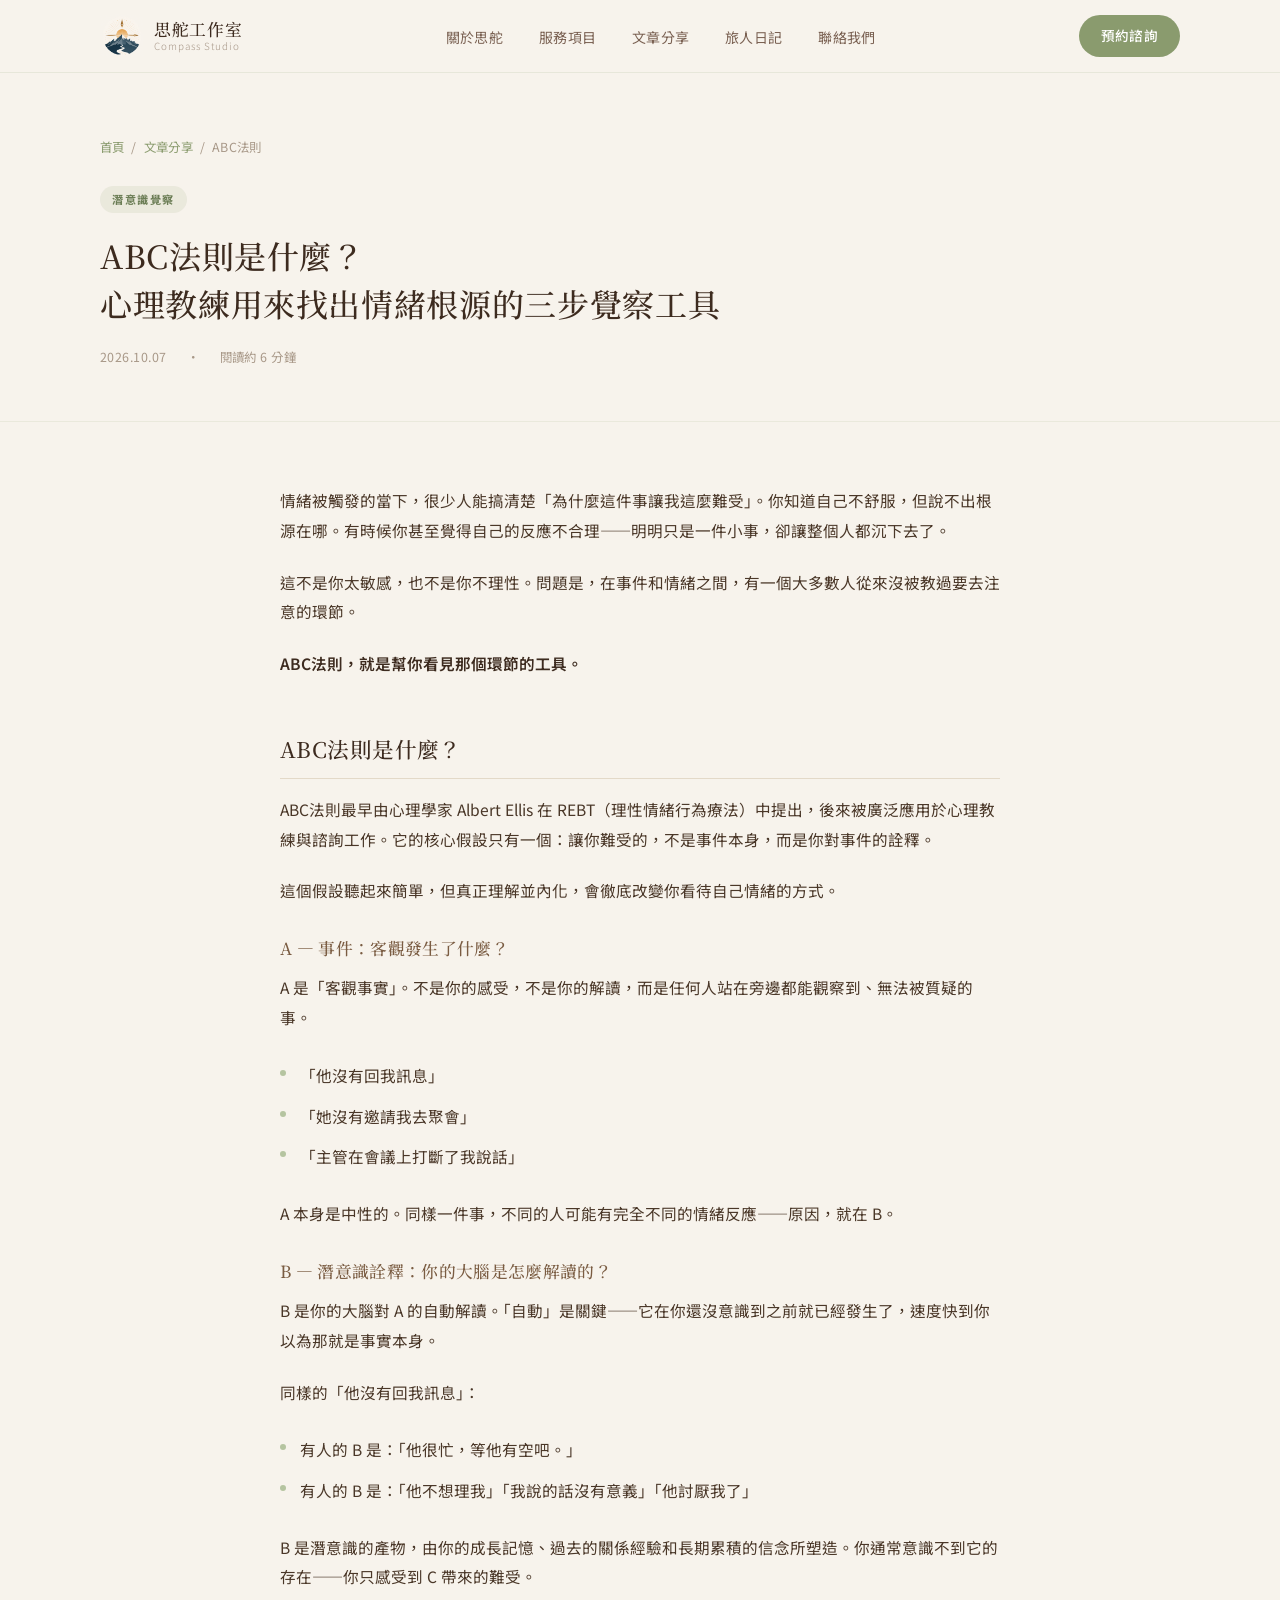
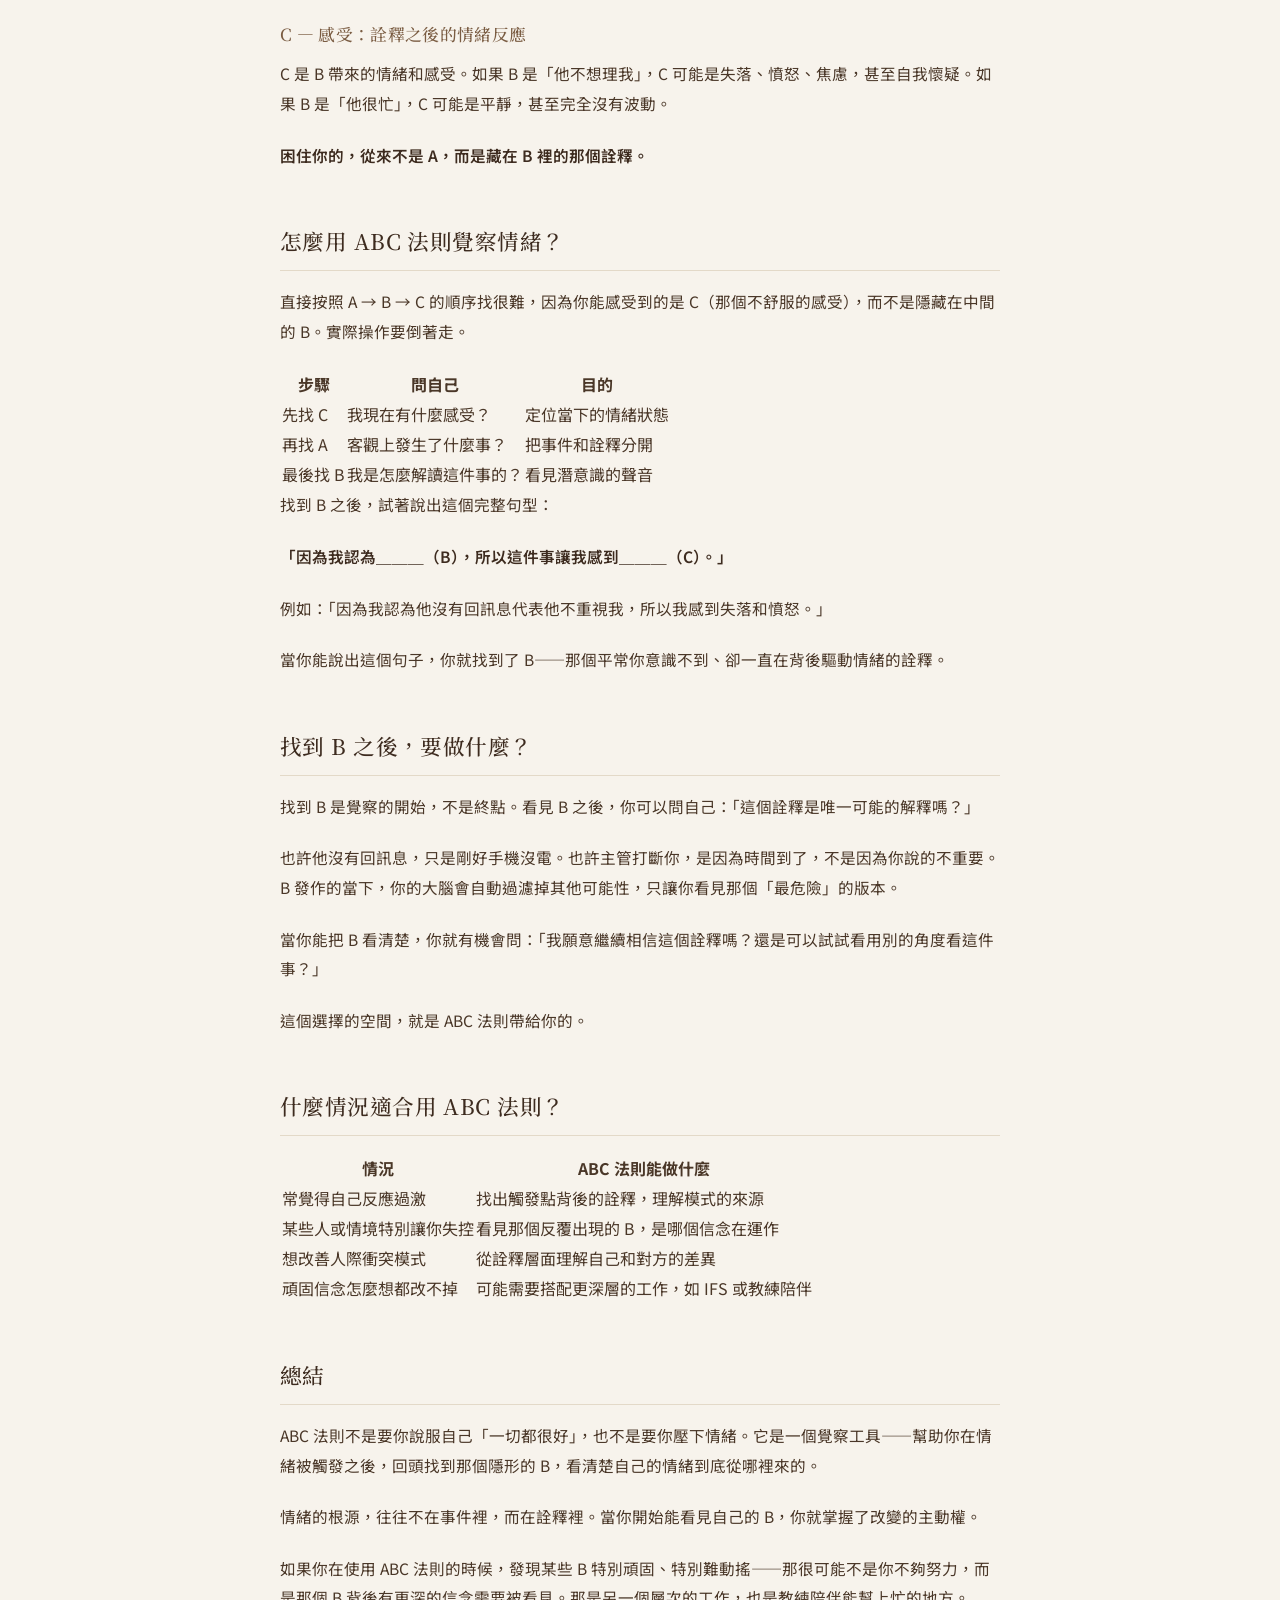
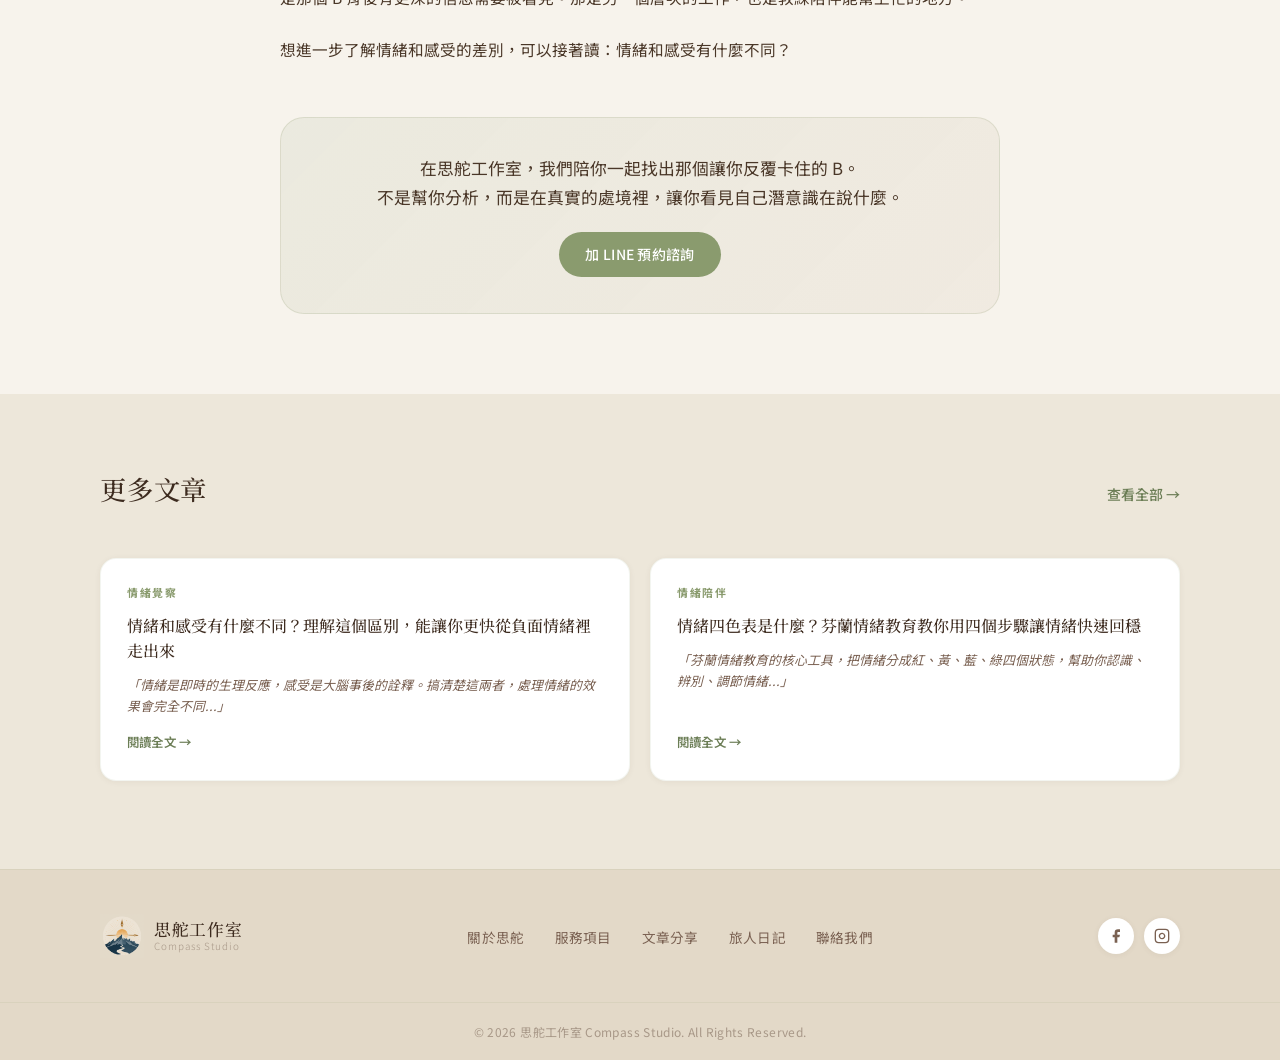
==== commit a2c37356: "fix more-articles section across all 5 articles - each article now has exactly 2 correct article lin" ====
--- a/articles/ABC法則-找出情緒根源的覺察工具.html
+++ b/articles/ABC法則-找出情緒根源的覺察工具.html
@@ -225,7 +225,7 @@
     <div class="container">
       <div class="more-articles-header">
         <h2 class="section-title left">更多文章</h2>
-        <a href="../index.html#articles" class="link-all">查看全部 →</a>
+        <a href="index.html" class="link-all">查看全部 →</a>
       </div>
       <div class="articles-card-grid">
         <a href="情緒和感受有什麼不同-走出負面情緒的關鍵.html" class="article-card-sm">
@@ -239,18 +239,6 @@
           <div class="card-title">情緒四色表是什麼？芬蘭情緒教育教你用四個步驟讓情緒快速回穩</div>
           <div class="card-excerpt">「芬蘭情緒教育的核心工具，把情緒分成紅、黃、藍、綠四個狀態，幫助你認識、辨別、調節情緒...」</div>
           <span class="card-read-link">閱讀全文 →</span>
-        </a>
-        <a href="情緒來了不要趕走-耐心陪伴自己.html" class="article-card-sm">
-          <span class="card-label">情緒陪伴</span>
-          <div class="card-title">情緒來了不要趕走，你需要的是耐心陪伴自己</div>
-          <div class="card-excerpt">「情緒不是問題，試圖壓制它才是。學習在情緒裡坐下來，才是真正的自我陪伴...」</div>
-          <span class="card-read-link">閱讀全文 →</span>
-        </a>
-        <a href="../index.html#booking" class="article-card-sm" style="background: linear-gradient(135deg, rgba(138,155,110,0.08) 0%, rgba(168,128,96,0.06) 100%); border-color: rgba(138,155,110,0.2);">
-          <span class="card-label">思舵服務</span>
-          <div class="card-title">想找出你的 B，卻不知道從哪裡開始？</div>
-          <div class="card-excerpt">「有時候你的 B 藏得太深，需要另一個人的視角才能看清楚。思舵的教練工作，就從這裡開始。」</div>
-          <span class="card-read-link" style="color: var(--sage-700);">預約諮詢 →</span>
         </a>
       </div>
     </div>
